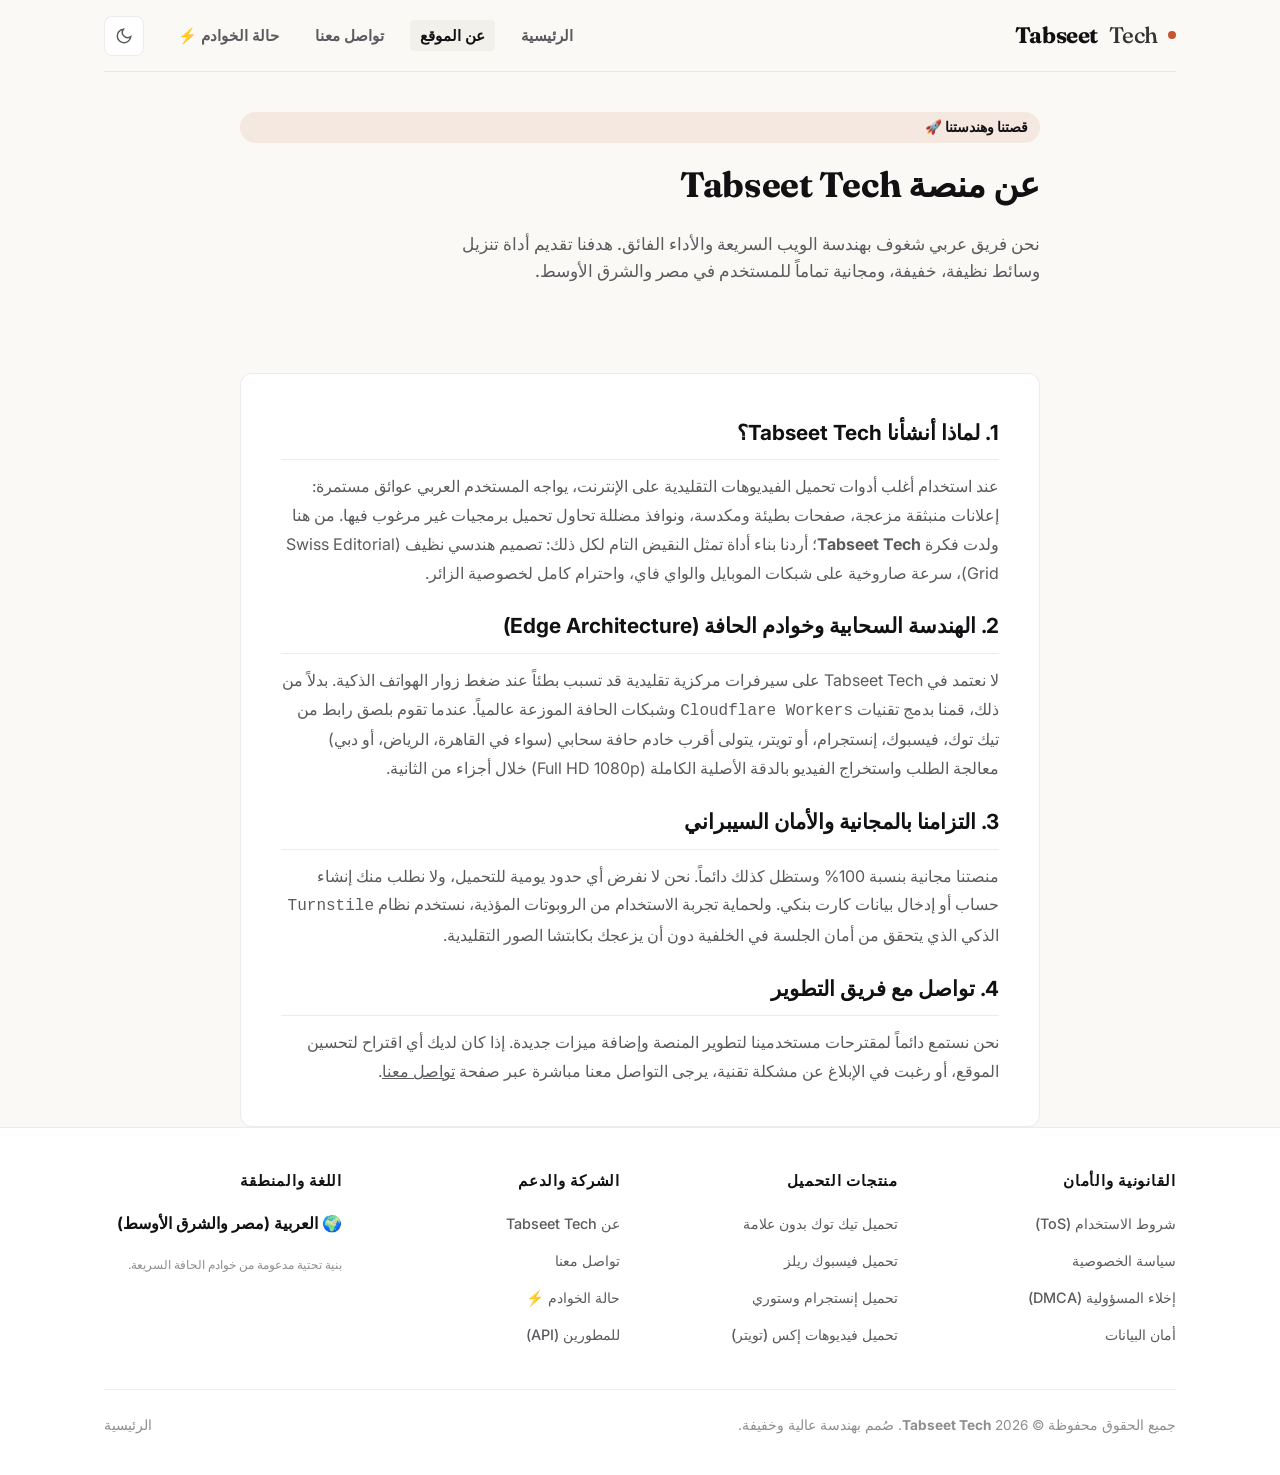
==== about.html @ 6f115807 "🚀 Complete Production Release: Tabseet Tech v1.0 (Swiss Editorial UI, Edge Workers, PWA)" ====
<!DOCTYPE html>
<html lang="ar" dir="rtl" data-theme="light">
<head>
    <meta charset="UTF-8">
    <meta name="viewport" content="width=device-width, initial-scale=1.0, maximum-scale=5.0">
    <meta name="theme-color" content="#FAF9F6" id="theme-color-meta">
    <meta name="robots" content="index, follow">

    <title>عن Tabseet Tech | أداة تحميل الفيديوهات السريعة</title>
    <meta name="description" content="تعرف على قصة وهندسة موقع Tabseet Tech. أداة عربية سحابية خفيفة وسريعة لتحميل الفيديوهات بدون علامات مائية وبدون إعلانات مزعجة.">

    <link rel="canonical" href="https://tabseet-tech.pages.dev/about.html">

    <link rel="preconnect" href="https://fonts.googleapis.com">
    <link rel="preconnect" href="https://fonts.gstatic.com" crossorigin>

    <link rel="icon" href="./favicon.svg" type="image/svg+xml">
    <link rel="icon" href="./favicon.ico" sizes="any">
    <link rel="icon" href="./icon-192.png" type="image/png">
    <link rel="apple-touch-icon" href="./apple-touch-icon.png">
    <link rel="manifest" href="./manifest.json"><link rel="stylesheet" href="style.css">
</head>
<body>
    <div class="site-wrapper">
        <header class="site-header">
            <a href="/" class="brand-wordmark" aria-label="Tabseet Tech الصفحة الرئيسية" dir="ltr">
                <span>Tabseet</span><span style="font-weight: 500; opacity: 0.85; margin-left: 5px;">Tech</span>
                <span class="accent-dot" aria-hidden="true" style="margin-left: 4px;"></span>
            </a>
            <div class="header-actions">
                <nav aria-label="التنقل الرئيسي">
                    <ul class="nav-list">
                        <li><a href="/" class="nav-link">الرئيسية</a></li>
                        <li><a href="about.html" class="nav-link active">عن الموقع</a></li>
                        <li><a href="contact.html" class="nav-link">تواصل معنا</a></li>
                        <li><a href="status.html" class="nav-link">حالة الخوادم ⚡</a></li>
                    </ul>
                </nav>
                <button type="button" id="theme-toggle-btn" class="theme-toggle" aria-label="تبديل مظهر الموقع">
                    <svg id="icon-moon" width="18" height="18" viewBox="0 0 24 24" fill="none" stroke="currentColor" stroke-width="2"><path d="M21 12.79A9 9 0 1 1 11.21 3 7 7 0 0 0 21 12.79z"></path></svg>
                    <svg id="icon-sun" class="visually-hidden" width="18" height="18" viewBox="0 0 24 24" fill="none" stroke="currentColor" stroke-width="2"><circle cx="12" cy="12" r="5"></circle><line x1="12" y1="1" x2="12" y2="3"></line><line x1="12" y1="21" x2="12" y2="23"></line><line x1="4.22" y1="4.22" x2="5.64" y2="5.64"></line><line x1="18.36" y1="18.36" x2="19.78" y2="19.78"></line><line x1="1" y1="12" x2="3" y2="12"></line><line x1="21" y1="12" x2="23" y2="12"></line><line x1="4.22" y1="19.78" x2="5.64" y2="18.36"></line><line x1="18.36" y1="5.64" x2="19.78" y2="4.22"></line></svg>
                </button>
            </div>
        </header>

        <main>
            <section class="tool-section" style="padding-bottom: var(--space-md);">
                <div class="tool-header-grid" style="max-width: 800px; margin: 0 auto; text-align: right;">
                    <span style="display: inline-block; padding: 4px 12px; background: rgba(196, 85, 47, 0.1); color: var(--accent-primary); border-radius: 99px; font-weight: 700; font-size: 0.85rem; margin-bottom: 12px;">قصتنا وهندستنا 🚀</span>
                    <h1 class="editorial-title" style="font-size: 2.2rem; margin-bottom: 16px;">عن منصة Tabseet Tech</h1>
                    <p class="editorial-subtitle" style="font-size: 1.05rem;">نحن فريق عربي شغوف بهندسة الويب السريعة والأداء الفائق. هدفنا تقديم أداة تنزيل وسائط نظيفة، خفيفة، ومجانية تماماً للمستخدم في مصر والشرق الأوسط.</p>
                </div>
            </section>

            <section class="editorial-grid-section" style="max-width: 800px; margin: 0 auto; padding-top: 0;">
                <div class="legal-content-box" style="background: var(--bg-surface); padding: var(--space-lg); border-radius: 12px; border: 1px solid var(--border-color); color: var(--text-secondary); line-height: 1.8; font-size: 1rem;">
                    
                    <h2 style="color: var(--text-primary); font-size: 1.3rem; margin-bottom: 12px; border-bottom: 1px solid var(--border-color); padding-bottom: 8px;">1. لماذا أنشأنا Tabseet Tech؟</h2>
                    <p style="margin-bottom: 20px;">
                        عند استخدام أغلب أدوات تحميل الفيديوهات التقليدية على الإنترنت، يواجه المستخدم العربي عوائق مستمرة: إعلانات منبثقة مزعجة، صفحات بطيئة ومكدسة، ونوافذ مضللة تحاول تحميل برمجيات غير مرغوب فيها. من هنا ولدت فكرة <strong>Tabseet Tech</strong>؛ أردنا بناء أداة تمثل النقيض التام لكل ذلك: تصميم هندسي نظيف (Swiss Editorial Grid)، سرعة صاروخية على شبكات الموبايل والواي فاي، واحترام كامل لخصوصية الزائر.
                    </p>

                    <h2 style="color: var(--text-primary); font-size: 1.3rem; margin-bottom: 12px; border-bottom: 1px solid var(--border-color); padding-bottom: 8px;">2. الهندسة السحابية وخوادم الحافة (Edge Architecture)</h2>
                    <p style="margin-bottom: 20px;">
                        لا نعتمد في Tabseet Tech على سيرفرات مركزية تقليدية قد تسبب بطئاً عند ضغط زوار الهواتف الذكية. بدلاً من ذلك، قمنا بدمج تقنيات <code>Cloudflare Workers</code> وشبكات الحافة الموزعة عالمياً. عندما تقوم بلصق رابط من تيك توك، فيسبوك، إنستجرام، أو تويتر، يتولى أقرب خادم حافة سحابي (سواء في القاهرة، الرياض، أو دبي) معالجة الطلب واستخراج الفيديو بالدقة الأصلية الكاملة (Full HD 1080p) خلال أجزاء من الثانية.
                    </p>

                    <h2 style="color: var(--text-primary); font-size: 1.3rem; margin-bottom: 12px; border-bottom: 1px solid var(--border-color); padding-bottom: 8px;">3. التزامنا بالمجانية والأمان السيبراني</h2>
                    <p style="margin-bottom: 20px;">
                        منصتنا مجانية بنسبة 100% وستظل كذلك دائماً. نحن لا نفرض أي حدود يومية للتحميل، ولا نطلب منك إنشاء حساب أو إدخال بيانات كارت بنكي. ولحماية تجربة الاستخدام من الروبوتات المؤذية، نستخدم نظام <code>Turnstile</code> الذكي الذي يتحقق من أمان الجلسة في الخلفية دون أن يزعجك بكابتشا الصور التقليدية.
                    </p>

                    <h2 style="color: var(--text-primary); font-size: 1.3rem; margin-bottom: 12px; border-bottom: 1px solid var(--border-color); padding-bottom: 8px;">4. تواصل مع فريق التطوير</h2>
                    <p style="margin-bottom: 0;">
                        نحن نستمع دائماً لمقترحات مستخدمينا لتطوير المنصة وإضافة ميزات جديدة. إذا كان لديك أي اقتراح لتحسين الموقع، أو رغبت في الإبلاغ عن مشكلة تقنية، يرجى التواصل معنا مباشرة عبر صفحة <a href="contact.html" style="color: var(--accent-primary); text-decoration: underline;">تواصل معنا</a>.
                    </p>
                </div>
            </section>
        </main>
    </div>

    <footer class="site-footer">
        <div class="site-wrapper">
            <div class="footer-grid">
                <div class="footer-col">
                    <h3>القانونية والأمان</h3>
                    <ul class="footer-links">
                        <li><a href="tos.html">شروط الاستخدام (ToS)</a></li>
                        <li><a href="privacy.html">سياسة الخصوصية</a></li>
                        <li><a href="dmca.html">إخلاء المسؤولية (DMCA)</a></li>
                        <li><a href="security.html">أمان البيانات</a></li>
                    </ul>
                </div>
                <div class="footer-col">
                    <h3>منتجات التحميل</h3>
                    <ul class="footer-links">
                        <li><a href="/tiktok-downloader">تحميل تيك توك بدون علامة</a></li>
                        <li><a href="/facebook-downloader">تحميل فيسبوك ريلز</a></li>
                        <li><a href="/instagram-downloader">تحميل إنستجرام وستوري</a></li>
                        <li><a href="/twitter-downloader">تحميل فيديوهات إكس (تويتر)</a></li>
                    </ul>
                </div>
                <div class="footer-col">
                    <h3>الشركة والدعم</h3>
                    <ul class="footer-links">
                        <li><a href="about.html" class="active">عن Tabseet Tech</a></li>
                        <li><a href="contact.html">تواصل معنا</a></li>
                        <li><a href="status.html">حالة الخوادم ⚡</a></li>
                        <li><a href="api-docs.html">للمطورين (API)</a></li>
                    </ul>
                </div>
                <div class="footer-col">
                    <h3>اللغة والمنطقة</h3>
                    <ul class="footer-links">
                        <li><span style="color: var(--text-primary); font-weight: 700;">🌍 العربية (مصر والشرق الأوسط)</span></li>
                        <li style="margin-top: 8px; font-size: 0.75rem; color: var(--text-muted);">بنية تحتية مدعومة من خوادم الحافة السريعة.</li>
                    </ul>
                </div>
            </div>
            <div class="footer-bottom">
                <div>جميع الحقوق محفوظة &copy; 2026 <strong>Tabseet Tech</strong>. صُمم بهندسة عالية وخفيفة.</div>
                <div style="display: flex; gap: 16px;"><a href="/">الرئيسية</a></div>
            </div>
        </div>
    </footer>

    <script src="app.js" defer></script>
</body>
</html>
---- style.css ----
/* ==========================================================================
   Tabseet Tech — Ultra-Modern Swiss Editorial & Asymmetric Bento UI
   Palette: Warm Paper-White (#FAF9F6), Warm Dark (#111013), Burnt Clay (#C4552F)
   Zero Glassmorphism | Zero Neon | Pure Performance & Architectural Layout
   ========================================================================== */

@import url('https://fonts.googleapis.com/css2?family=Fraunces:opsz,wght@9..144,600;9..144,700&family=IBM+Plex+Arabic:wght@400;500;600;700&family=Inter:wght@400;500;600&display=swap');

:root {
    /* Light Mode (Warm Paper-White) */
    --bg-main: #FAF9F6;
    --bg-surface: #FFFFFF;
    --bg-subtle: #F2F0EB;
    --bg-hover: #EBE8E1;
    
    --border-color: rgba(17, 16, 19, 0.08);
    --border-strong: rgba(17, 16, 19, 0.16);
    --border-focus: #C4552F;
    
    --text-primary: #111013;
    --text-secondary: #5C5A5E;
    --text-muted: #8F8D91;
    
    /* Primary Accent: Burnt Clay / Industrial Rust */
    --accent: #C4552F;
    --accent-hover: #A84422;
    --accent-active: #8F381B;
    --accent-subtle: rgba(196, 85, 47, 0.08);
    --accent-light: rgba(196, 85, 47, 0.15);
    
    --error: #D9381E;
    --success: #2A8A4B;
    
    /* Typography Stack */
    --font-display: 'IBM Plex Arabic', 'Fraunces', serif;
    --font-sans: 'IBM Plex Arabic', 'Inter', -apple-system, BlinkMacSystemFont, sans-serif;
    
    /* Functional Shadows (Subtle elevation only, no heavy drop-shadows) */
    --elevation-1: 0 1px 3px rgba(17, 16, 19, 0.03), 0 1px 2px rgba(17, 16, 19, 0.06);
    --elevation-2: 0 4px 12px rgba(17, 16, 19, 0.05), 0 1px 2px rgba(17, 16, 19, 0.04);
    
    /* Radii & Grid Spacing */
    --radius-xs: 4px;
    --radius-sm: 8px;
    --radius-md: 12px;
    --radius-lg: 16px;
    
    --space-2xs: 0.25rem;
    --space-xs: 0.5rem;
    --space-sm: 1rem;
    --space-md: 1.5rem;
    --space-lg: 2.5rem;
    --space-xl: 4rem;
    
    /* Transitions */
    --transition-fast: 0.15s ease;
    --transition-smooth: 0.25s cubic-bezier(0.16, 1, 0.3, 1);
}

[data-theme="dark"] {
    /* Dark Mode (Near-black with warm undertone) */
    --bg-main: #111013;
    --bg-surface: #19181C;
    --bg-subtle: #232127;
    --bg-hover: #2E2B33;
    
    --border-color: rgba(250, 249, 246, 0.08);
    --border-strong: rgba(250, 249, 246, 0.16);
    
    --text-primary: #FAF9F6;
    --text-secondary: #A8A6AA;
    --text-muted: #6E6C70;
    
    --elevation-1: 0 1px 3px rgba(0, 0, 0, 0.2);
    --elevation-2: 0 6px 16px rgba(0, 0, 0, 0.3);
}

/* ==========================================================================
   Base & Reset
   ========================================================================== */
*, *::before, *::after {
    box-sizing: border-box;
    margin: 0;
    padding: 0;
}

body {
    font-family: var(--font-sans);
    background-color: var(--bg-main);
    color: var(--text-primary);
    line-height: 1.7;
    min-height: 100vh;
    display: flex;
    flex-direction: column;
    -webkit-font-smoothing: antialiased;
    -moz-osx-font-smoothing: grayscale;
    transition: background-color var(--transition-smooth), color var(--transition-smooth);
}

a {
    color: inherit;
    text-decoration: none;
}

button, input {
    font-family: inherit;
    border: none;
    outline: none;
    background: none;
}

button {
    cursor: pointer;
}

.visually-hidden {
    position: absolute; width: 1px; height: 1px; padding: 0; margin: -1px;
    overflow: hidden; clip: rect(0, 0, 0, 0); border: 0;
}

/* ==========================================================================
   Layout Wrapper (Mobile-First Responsive Container)
   ========================================================================== */
.site-wrapper {
    width: 100%;
    max-width: 1120px;
    margin: 0 auto;
    padding: 0 var(--space-md);
    flex: 1;
    display: flex;
    flex-direction: column;
}

@media (max-width: 480px) {
    .site-wrapper {
        padding: 0 var(--space-sm);
    }
}

/* ==========================================================================
   1. Header (Minimal Wordmark & Clean Nav)
   ========================================================================== */
.site-header {
    display: flex;
    align-items: center;
    justify-content: space-between;
    height: 72px;
    border-bottom: 1px solid var(--border-color);
    margin-bottom: var(--space-lg);
}

/* Force LTR direction so "Tabseet Tech" never gets reversed in RTL pages */
.brand-wordmark {
    font-family: 'Fraunces', var(--font-sans);
    font-size: 1.4rem;
    font-weight: 700;
    letter-spacing: -0.02em;
    color: var(--text-primary);
    display: inline-flex;
    align-items: center;
    gap: 6px;
    direction: ltr !important;
    unicode-bidi: isolate !important;
}

.brand-wordmark .accent-dot {
    width: 8px;
    height: 8px;
    background-color: var(--accent);
    border-radius: 50%;
    display: inline-block;
}

.header-actions {
    display: flex;
    align-items: center;
    gap: var(--space-md);
}

.nav-list {
    display: flex;
    list-style: none;
    gap: var(--space-sm);
}

.nav-link {
    font-size: 0.95rem;
    font-weight: 600;
    color: var(--text-secondary);
    padding: 6px 10px;
    border-radius: var(--radius-xs);
    transition: color var(--transition-fast), background-color var(--transition-fast);
}

.nav-link:hover, .nav-link.active {
    color: var(--text-primary);
    background-color: var(--bg-subtle);
}

.theme-toggle {
    width: 40px;
    height: 40px;
    display: flex;
    align-items: center;
    justify-content: center;
    border-radius: var(--radius-sm);
    color: var(--text-secondary);
    border: 1px solid var(--border-color);
    background-color: var(--bg-surface);
    transition: all var(--transition-fast);
}

.theme-toggle:hover {
    color: var(--text-primary);
    border-color: var(--border-strong);
    background-color: var(--bg-subtle);
}

@media (max-width: 640px) {
    .nav-list { display: none; } /* Hide text nav on mobile to keep focus clean & lightning fast */
}

/* ==========================================================================
   2. Tool Section (Tool-First Asymmetric Hero)
   ========================================================================== */
.tool-section {
    margin-bottom: var(--space-xl);
}

.tool-header-grid {
    display: grid;
    grid-template-columns: 1fr;
    gap: var(--space-xs);
    margin-bottom: var(--space-md);
    max-width: 760px;
}

.editorial-title {
    font-family: var(--font-display);
    font-size: clamp(1.9rem, 5vw, 3.2rem);
    font-weight: 700;
    line-height: 1.25;
    letter-spacing: -0.01em;
    color: var(--text-primary);
}

.editorial-subtitle {
    font-size: clamp(1rem, 2.2vw, 1.15rem);
    color: var(--text-secondary);
    font-weight: 500;
    line-height: 1.6;
    max-width: 620px;
}

/* Tool Interface Bar */
.tool-interface-card {
    background: var(--bg-surface);
    border: 1px solid var(--border-color);
    border-radius: var(--radius-lg);
    padding: var(--space-sm);
    box-shadow: var(--elevation-2);
    transition: border-color var(--transition-smooth), box-shadow var(--transition-smooth);
}

.tool-interface-card:focus-within {
    border-color: var(--border-focus);
    box-shadow: 0 0 0 3px var(--accent-subtle), var(--elevation-2);
}

.url-input-group {
    display: flex;
    gap: var(--space-xs);
    align-items: center;
}

@media (max-width: 520px) {
    .url-input-group {
        flex-direction: column;
        align-items: stretch;
    }
}

.url-input-wrapper {
    flex: 1;
    position: relative;
    display: flex;
    align-items: center;
}

.input-icon {
    position: absolute;
    right: 16px;
    color: var(--text-muted);
    pointer-events: none;
}

.url-input {
    width: 100%;
    height: 56px;
    padding-right: 48px;
    padding-left: 16px;
    font-size: 1.05rem;
    color: var(--text-primary);
    background: transparent;
}

.url-input::placeholder {
    color: var(--text-muted);
    font-size: 0.95rem;
}

.btn-fetch {
    height: 56px;
    padding: 0 var(--space-lg);
    background-color: var(--accent);
    color: #FFFFFF;
    font-weight: 700;
    font-size: 1.05rem;
    border-radius: var(--radius-md);
    display: inline-flex;
    align-items: center;
    justify-content: center;
    gap: 8px;
    transition: background-color var(--transition-fast), transform var(--transition-fast);
    white-space: nowrap;
    box-shadow: 0 4px 12px var(--accent-light);
}

.btn-fetch:hover {
    background-color: var(--accent-hover);
    box-shadow: 0 6px 16px var(--accent-light);
}

.btn-fetch:active {
    background-color: var(--accent-active);
    transform: scale(0.98);
}

.btn-fetch:disabled {
    opacity: 0.6;
    cursor: not-allowed;
}

/* Subtle Monochrome Platform Marks */
.platform-marks {
    display: flex;
    align-items: center;
    gap: var(--space-md);
    margin-top: var(--space-sm);
    padding: 0 var(--space-xs);
    flex-wrap: wrap;
}

.platform-marks-label {
    font-size: 0.8rem;
    color: var(--text-muted);
    font-weight: 700;
}

.mark-list {
    display: flex;
    align-items: center;
    gap: var(--space-sm);
    flex-wrap: wrap;
}

.mark-item {
    display: flex;
    align-items: center;
    gap: 6px;
    color: var(--text-secondary);
    font-size: 0.9rem;
    font-weight: 600;
    opacity: 0.8;
    transition: opacity var(--transition-fast), color var(--transition-fast);
}

.mark-item:hover {
    opacity: 1;
    color: var(--text-primary);
}

/* ==========================================================================
   3. Dynamic Interaction States & Asymmetric Bento Results
   ========================================================================== */
.interaction-area {
    min-height: 20px;
    margin-top: var(--space-md);
}

.state-panel {
    display: none;
    animation: fadeIn 0.3s var(--transition-smooth);
}
.state-panel.active {
    display: block;
}

@keyframes fadeIn {
    from { opacity: 0; transform: translateY(8px); }
    to { opacity: 1; transform: translateY(0); }
}

/* Loading Skeleton / Spinner State */
.loading-card {
    background: var(--bg-surface);
    border: 1px solid var(--border-color);
    border-radius: var(--radius-lg);
    padding: var(--space-md);
    display: flex;
    align-items: center;
    gap: var(--space-sm);
    box-shadow: var(--elevation-1);
}

.spinner-svg {
    animation: rotate 1s linear infinite;
    color: var(--accent);
}

@keyframes rotate {
    to { transform: rotate(360deg); }
}

.loading-text {
    font-size: 1rem;
    font-weight: 600;
    color: var(--text-secondary);
}

/* Error State */
.error-card {
    background: var(--bg-surface);
    border-right: 4px solid var(--error);
    border-top: 1px solid var(--border-color);
    border-bottom: 1px solid var(--border-color);
    border-left: 1px solid var(--border-color);
    border-radius: var(--radius-md);
    padding: var(--space-sm) var(--space-md);
    display: flex;
    align-items: center;
    justify-content: space-between;
    gap: var(--space-sm);
    flex-wrap: wrap;
}

.error-content {
    display: flex;
    align-items: center;
    gap: var(--space-sm);
    color: var(--error);
    font-weight: 600;
    font-size: 0.95rem;
}

.btn-retry {
    font-size: 0.9rem;
    font-weight: 700;
    color: var(--text-primary);
    padding: 8px 16px;
    background: var(--bg-subtle);
    border-radius: var(--radius-xs);
    transition: background var(--transition-fast);
}
.btn-retry:hover { background: var(--bg-hover); }

/* Asymmetric Bento Results Grid */
.bento-results-grid {
    display: grid;
    grid-template-columns: repeat(12, 1fr);
    gap: var(--space-sm);
}

@media (max-width: 820px) {
    .bento-results-grid {
        grid-template-columns: 1fr;
    }
}

/* Bento Block 1: Video Metadata (Span 7) */
.bento-block-meta {
    grid-column: span 7;
    background: var(--bg-surface);
    border: 1px solid var(--border-color);
    border-radius: var(--radius-lg);
    padding: var(--space-sm);
    display: flex;
    gap: var(--space-sm);
    box-shadow: var(--elevation-1);
}

@media (max-width: 820px) {
    .bento-block-meta { grid-column: span 1; }
}

@media (max-width: 480px) {
    .bento-block-meta { flex-direction: column; }
}

.thumb-wrapper {
    width: 140px;
    height: 100px;
    border-radius: var(--radius-md);
    overflow: hidden;
    background: var(--bg-subtle);
    flex-shrink: 0;
    position: relative;
    display: flex;
    align-items: center;
    justify-content: center;
}

@media (max-width: 480px) {
    .thumb-wrapper { width: 100%; height: 180px; }
}

.thumb-placeholder {
    color: var(--text-muted);
    display: flex;
    flex-direction: column;
    align-items: center;
    gap: 4px;
    font-size: 0.8rem;
    font-weight: 600;
}

.duration-badge {
    position: absolute;
    bottom: 6px;
    left: 6px;
    background: rgba(17, 16, 19, 0.85);
    color: #FAF9F6;
    font-size: 0.75rem;
    font-weight: 700;
    padding: 2px 8px;
    border-radius: var(--radius-xs);
    direction: ltr;
}

.meta-info {
    display: flex;
    flex-direction: column;
    justify-content: space-between;
    flex: 1;
}

.video-title {
    font-size: 1.05rem;
    font-weight: 700;
    color: var(--text-primary);
    line-height: 1.45;
    display: -webkit-box;
    -webkit-line-clamp: 2;
    -webkit-box-orient: vertical;
    overflow: hidden;
}

.video-source-tag {
    display: inline-flex;
    align-items: center;
    gap: 6px;
    font-size: 0.85rem;
    font-weight: 600;
    color: var(--text-secondary);
    background: var(--bg-subtle);
    padding: 4px 12px;
    border-radius: 99px;
    align-self: flex-start;
}

/* Bento Block 2: Quality Segmented Control (Span 5) */
.bento-block-format {
    grid-column: span 5;
    background: var(--bg-surface);
    border: 1px solid var(--border-color);
    border-radius: var(--radius-lg);
    padding: var(--space-sm);
    display: flex;
    flex-direction: column;
    justify-content: space-between;
    box-shadow: var(--elevation-1);
}

@media (max-width: 820px) {
    .bento-block-format { grid-column: span 1; }
}

.format-label {
    font-size: 0.9rem;
    font-weight: 700;
    color: var(--text-secondary);
    margin-bottom: var(--space-xs);
}

.segmented-control {
    display: grid;
    grid-template-columns: repeat(3, 1fr);
    background: var(--bg-subtle);
    padding: 4px;
    border-radius: var(--radius-md);
    gap: 4px;
}

.segment-btn {
    padding: 10px 4px;
    font-size: 0.85rem;
    font-weight: 700;
    color: var(--text-secondary);
    border-radius: var(--radius-sm);
    text-align: center;
    transition: all var(--transition-fast);
}

.segment-btn:hover {
    color: var(--text-primary);
}

.segment-btn.active {
    background: var(--bg-surface);
    color: var(--text-primary);
    box-shadow: var(--elevation-1);
}

/* Bento Block 3: Action & QR Handoff (Span 12) */
.bento-block-action {
    grid-column: span 12;
    background: var(--bg-surface);
    border: 1px solid var(--border-color);
    border-radius: var(--radius-lg);
    padding: var(--space-sm) var(--space-md);
    display: flex;
    align-items: center;
    justify-content: space-between;
    gap: var(--space-md);
    box-shadow: var(--elevation-1);
}

@media (max-width: 640px) {
    .bento-block-action { flex-direction: column; align-items: stretch; }
}

.action-main {
    flex: 1;
}

.btn-download-primary {
    width: 100%;
    height: 56px;
    background: var(--accent);
    color: #FFFFFF;
    font-size: 1.1rem;
    font-weight: 700;
    border-radius: var(--radius-md);
    display: flex;
    align-items: center;
    justify-content: center;
    gap: 10px;
    transition: all var(--transition-fast);
    box-shadow: 0 4px 14px var(--accent-light);
}

.btn-download-primary:hover {
    background: var(--accent-hover);
    transform: translateY(-2px);
    box-shadow: 0 6px 20px var(--accent-light);
}

.btn-download-primary:active {
    transform: translateY(0);
}

.qr-handoff-box {
    display: flex;
    align-items: center;
    gap: var(--space-sm);
    padding-right: var(--space-md);
    border-right: 1px solid var(--border-color);
}

@media (max-width: 640px) {
    .qr-handoff-box {
        border-right: none;
        border-top: 1px solid var(--border-color);
        padding-right: 0;
        padding-top: var(--space-sm);
        justify-content: center;
    }
}

.qr-code-svg {
    width: 48px;
    height: 48px;
    background: var(--bg-subtle);
    padding: 4px;
    border-radius: var(--radius-xs);
    color: var(--text-primary);
}

.qr-text {
    font-size: 0.85rem;
    color: var(--text-secondary);
    line-height: 1.4;
    max-width: 140px;
}

.qr-text strong {
    color: var(--text-primary);
    display: block;
    font-weight: 700;
}

/* ==========================================================================
   4. SEO & Features Section (Functional Asymmetric Editorial Grid)
   ========================================================================== */
.editorial-grid-section {
    margin-bottom: var(--space-xl);
}

.section-heading-minimal {
    font-family: var(--font-display);
    font-size: 1.75rem;
    font-weight: 700;
    color: var(--text-primary);
    margin-bottom: var(--space-md);
    padding-bottom: var(--space-xs);
    border-bottom: 2px solid var(--text-primary);
    display: inline-block;
}

.editorial-grid {
    display: grid;
    grid-template-columns: repeat(12, 1fr);
    gap: var(--space-md);
}

@media (max-width: 820px) {
    .editorial-grid { grid-template-columns: 1fr; }
}

/* How It Works (Span 7) */
.seo-block-steps {
    grid-column: span 7;
    background: var(--bg-surface);
    border: 1px solid var(--border-color);
    border-radius: var(--radius-lg);
    padding: var(--space-md);
}

@media (max-width: 820px) {
    .seo-block-steps { grid-column: span 1; }
}

.step-list {
    display: flex;
    flex-direction: column;
    gap: var(--space-md);
    margin-top: var(--space-sm);
}

.step-item {
    display: flex;
    gap: var(--space-sm);
    align-items: flex-start;
}

.step-number {
    font-family: var(--font-display);
    font-size: 1.6rem;
    font-weight: 700;
    color: var(--accent);
    line-height: 1;
    min-width: 32px;
    direction: ltr;
}

.step-content h3 {
    font-size: 1.1rem;
    font-weight: 700;
    color: var(--text-primary);
    margin-bottom: 6px;
}

.step-content p {
    font-size: 0.95rem;
    color: var(--text-secondary);
    line-height: 1.6;
}

/* Supported Platforms List (Span 5) */
.seo-block-platforms {
    grid-column: span 5;
    background: var(--bg-surface);
    border: 1px solid var(--border-color);
    border-radius: var(--radius-lg);
    padding: var(--space-md);
    display: flex;
    flex-direction: column;
}

@media (max-width: 820px) {
    .seo-block-platforms { grid-column: span 1; }
}

.platform-detail-list {
    list-style: none;
    display: flex;
    flex-direction: column;
    gap: var(--space-sm);
    margin-top: var(--space-sm);
}

.platform-detail-item {
    display: flex;
    align-items: center;
    justify-content: space-between;
    padding-bottom: var(--space-xs);
    border-bottom: 1px solid var(--border-color);
    gap: 8px;
}

.platform-detail-item:last-child {
    border-bottom: none;
}

.platform-name {
    display: flex;
    align-items: center;
    gap: 8px;
    font-weight: 700;
    font-size: 0.95rem;
    color: var(--text-primary);
}

.platform-tag {
    font-size: 0.8rem;
    font-weight: 600;
    background: var(--bg-subtle);
    color: var(--text-secondary);
    padding: 4px 10px;
    border-radius: var(--radius-xs);
    white-space: nowrap;
}

/* FAQ Accordion (Span 12) */
.seo-block-faq {
    grid-column: span 12;
    background: var(--bg-surface);
    border: 1px solid var(--border-color);
    border-radius: var(--radius-lg);
    padding: var(--space-md);
}

.faq-accordion {
    display: flex;
    flex-direction: column;
    margin-top: var(--space-sm);
}

.faq-item {
    border-bottom: 1px solid var(--border-color);
}

.faq-item:last-child {
    border-bottom: none;
}

.faq-question {
    width: 100%;
    display: flex;
    align-items: center;
    justify-content: space-between;
    padding: var(--space-sm) 0;
    font-size: 1.05rem;
    font-weight: 700;
    color: var(--text-primary);
    text-align: right;
    cursor: pointer;
}

.faq-question:hover {
    color: var(--accent);
}

.faq-icon {
    transition: transform var(--transition-smooth);
    color: var(--text-muted);
}

.faq-item.open .faq-icon {
    transform: rotate(180deg);
    color: var(--accent);
}

.faq-answer {
    max-height: 0;
    overflow: hidden;
    transition: max-height var(--transition-smooth), padding var(--transition-smooth);
    color: var(--text-secondary);
    font-size: 0.95rem;
    line-height: 1.7;
}

.faq-item.open .faq-answer {
    max-height: 250px;
    padding-bottom: var(--space-sm);
}

/* ==========================================================================
   5. Footer (4-Column Editorial Layout)
   ========================================================================== */
.site-footer {
    border-top: 1px solid var(--border-color);
    padding: var(--space-lg) 0;
    margin-top: auto;
    background: var(--bg-surface);
}

.footer-grid {
    display: grid;
    grid-template-columns: repeat(4, 1fr);
    gap: var(--space-lg);
    margin-bottom: var(--space-lg);
}

@media (max-width: 768px) {
    .footer-grid {
        grid-template-columns: repeat(2, 1fr);
        gap: var(--space-md);
    }
}

@media (max-width: 480px) {
    .footer-grid {
        grid-template-columns: 1fr;
    }
}

.footer-col h3, .footer-col h4 {
    font-size: 0.95rem;
    font-weight: 700;
    color: var(--text-primary);
    margin-bottom: var(--space-sm);
    text-transform: uppercase;
    letter-spacing: 0.05em;
}

.footer-links {
    list-style: none;
    display: flex;
    flex-direction: column;
    gap: 10px;
}

.footer-links a {
    font-size: 0.9rem;
    color: var(--text-secondary);
    transition: color var(--transition-fast);
    font-weight: 500;
}

.footer-links a:hover {
    color: var(--accent);
}

.footer-bottom {
    display: flex;
    align-items: center;
    justify-content: space-between;
    padding-top: var(--space-md);
    border-top: 1px solid var(--border-color);
    font-size: 0.85rem;
    color: var(--text-muted);
}

@media (max-width: 520px) {
    .footer-bottom { flex-direction: column; gap: 10px; text-align: center; }
}

/* ==========================================================================
   Performance / Accessibility
   ========================================================================== */
@media (prefers-reduced-motion: reduce) {
    *, *::before, *::after {
        animation-duration: 0.01ms !important;
        animation-iteration-count: 1 !important;
        transition-duration: 0.01ms !important;
        scroll-behavior: auto !important;
    }
}

/* ==========================================================================
   PWA Smart Install Floating Banner (2026 Mobile-First Editorial)
   ========================================================================== */
.pwa-toast-panel {
    position: fixed;
    bottom: 24px;
    right: 24px;
    z-index: 9999;
    background: #0A0A0A;
    border: 1px solid rgba(16, 185, 129, 0.4);
    box-shadow: 0 16px 40px rgba(0, 0, 0, 0.45), 0 0 0 1px rgba(255, 255, 255, 0.05);
    border-radius: 16px;
    padding: 16px 20px;
    display: flex;
    align-items: center;
    justify-content: space-between;
    gap: 20px;
    max-width: 440px;
    width: calc(100% - 48px);
    transform: translateY(120%);
    opacity: 0;
    transition: transform 0.45s cubic-bezier(0.16, 1, 0.3, 1), opacity 0.35s ease;
    pointer-events: none;
}

.pwa-toast-panel.show {
    transform: translateY(0);
    opacity: 1;
    pointer-events: auto;
}

.pwa-toast-content {
    display: flex;
    align-items: center;
    gap: 14px;
}

.pwa-toast-icon {
    font-size: 1.8rem;
    flex-shrink: 0;
    background: rgba(16, 185, 129, 0.12);
    width: 46px;
    height: 46px;
    border-radius: 12px;
    display: flex;
    align-items: center;
    justify-content: center;
}

.pwa-toast-text {
    display: flex;
    flex-direction: column;
    gap: 3px;
}

.pwa-toast-text strong {
    font-size: 0.95rem;
    font-weight: 700;
    color: #F8FAFC;
}

.pwa-toast-text span {
    font-size: 0.8rem;
    color: #94A3B8;
    line-height: 1.35;
}

.pwa-toast-actions {
    display: flex;
    align-items: center;
    gap: 8px;
    flex-shrink: 0;
}

.btn-pwa-install {
    background: #10B981;
    color: #000000;
    font-weight: 700;
    font-size: 0.85rem;
    padding: 8px 16px;
    border-radius: 8px;
    border: none;
    cursor: pointer;
    transition: background 0.2s ease, transform 0.1s ease;
}

.btn-pwa-install:hover {
    background: #059669;
    color: #FFFFFF;
}

.btn-pwa-install:active {
    transform: scale(0.97);
}

.btn-pwa-dismiss {
    background: transparent;
    color: #64748B;
    border: none;
    font-size: 1.4rem;
    line-height: 1;
    padding: 4px 8px;
    cursor: pointer;
    border-radius: 6px;
    transition: color 0.2s ease, background 0.2s ease;
}

.btn-pwa-dismiss:hover {
    color: #F8FAFC;
    background: rgba(255, 255, 255, 0.08);
}

@media (max-width: 520px) {
    .pwa-toast-panel {
        bottom: 16px;
        right: 16px;
        left: 16px;
        width: calc(100% - 32px);
        flex-direction: column;
        align-items: stretch;
        gap: 12px;
        padding: 16px;
    }
    
    .pwa-toast-actions {
        justify-content: flex-end;
        border-top: 1px solid rgba(255, 255, 255, 0.06);
        padding-top: 10px;
    }
}
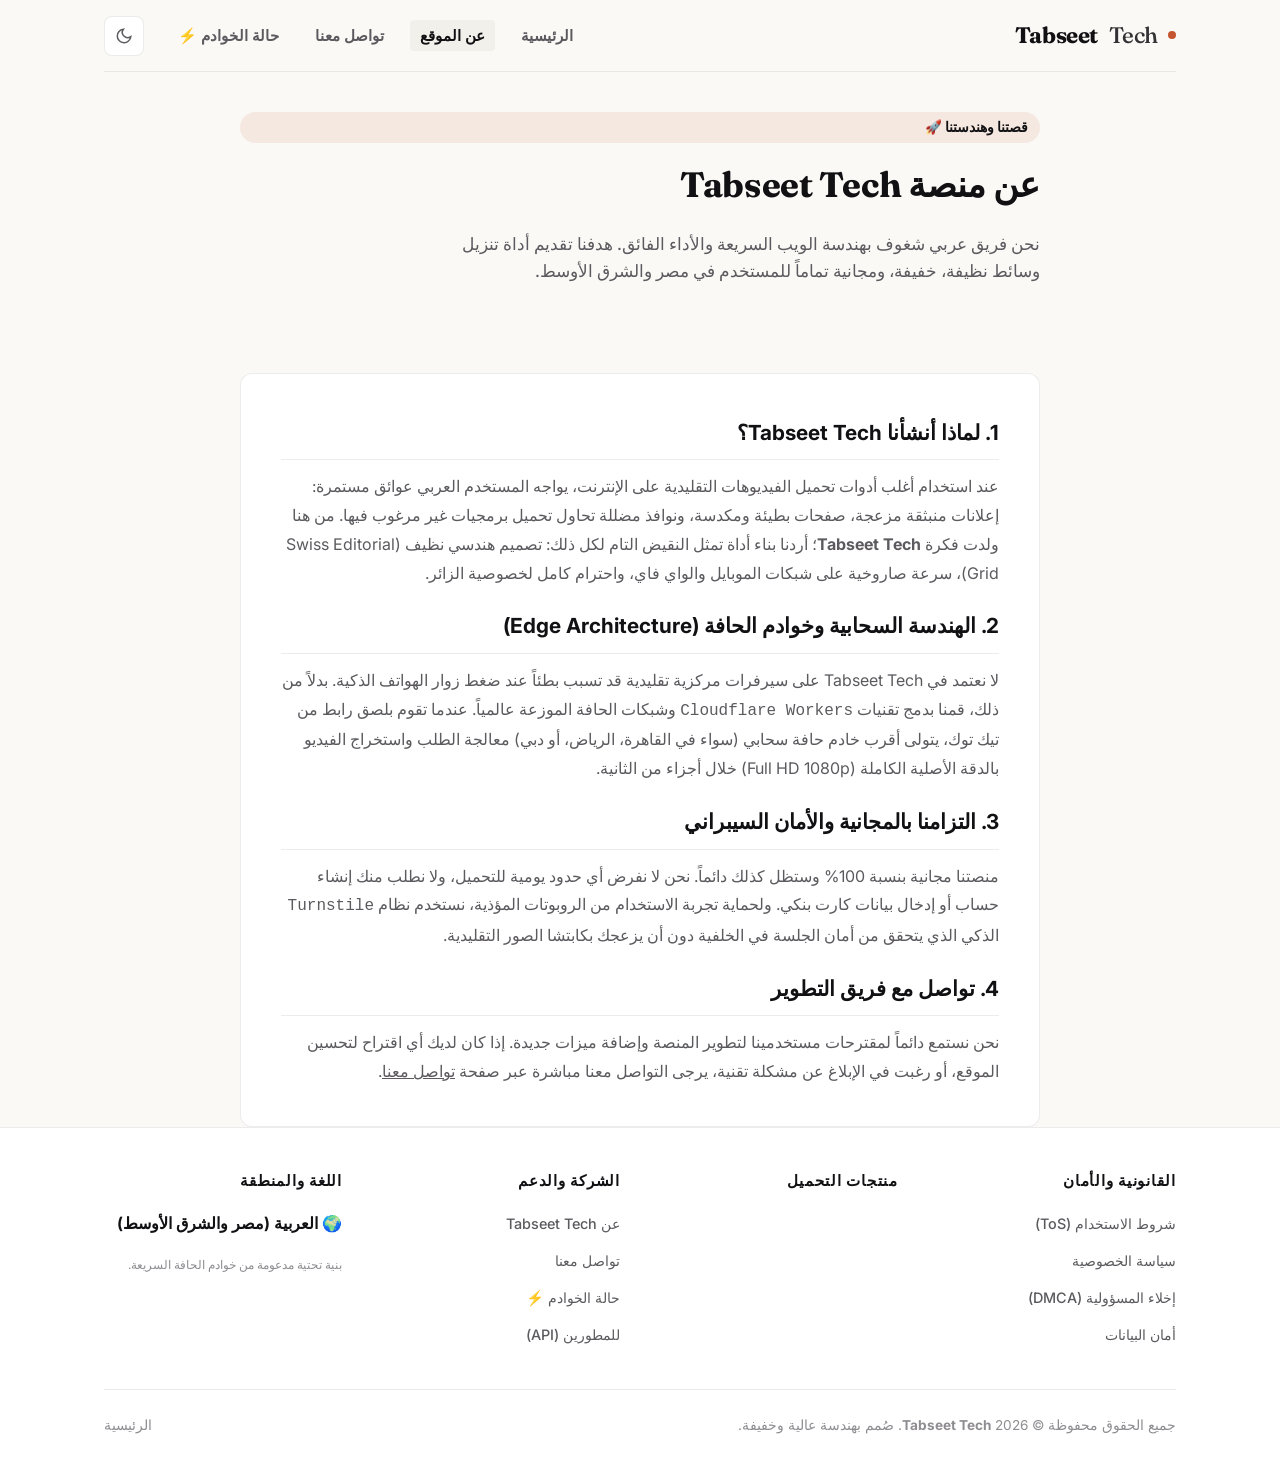
==== commit 2efb105c: "Add files via upload" ====
--- a/about.html
+++ b/about.html
@@ -14,8 +14,7 @@
     <link rel="preconnect" href="https://fonts.googleapis.com">
     <link rel="preconnect" href="https://fonts.gstatic.com" crossorigin>
 
-    <link rel="icon" href="./favicon.svg" type="image/svg+xml">
-    <link rel="icon" href="./favicon.ico" sizes="any">
+        <link rel="icon" href="./favicon.ico" sizes="any">
     <link rel="icon" href="./icon-192.png" type="image/png">
     <link rel="apple-touch-icon" href="./apple-touch-icon.png">
     <link rel="manifest" href="./manifest.json"><link rel="stylesheet" href="style.css">
@@ -62,7 +61,7 @@
 
                     <h2 style="color: var(--text-primary); font-size: 1.3rem; margin-bottom: 12px; border-bottom: 1px solid var(--border-color); padding-bottom: 8px;">2. الهندسة السحابية وخوادم الحافة (Edge Architecture)</h2>
                     <p style="margin-bottom: 20px;">
-                        لا نعتمد في Tabseet Tech على سيرفرات مركزية تقليدية قد تسبب بطئاً عند ضغط زوار الهواتف الذكية. بدلاً من ذلك، قمنا بدمج تقنيات <code>Cloudflare Workers</code> وشبكات الحافة الموزعة عالمياً. عندما تقوم بلصق رابط من تيك توك، فيسبوك، إنستجرام، أو تويتر، يتولى أقرب خادم حافة سحابي (سواء في القاهرة، الرياض، أو دبي) معالجة الطلب واستخراج الفيديو بالدقة الأصلية الكاملة (Full HD 1080p) خلال أجزاء من الثانية.
+                        لا نعتمد في Tabseet Tech على سيرفرات مركزية تقليدية قد تسبب بطئاً عند ضغط زوار الهواتف الذكية. بدلاً من ذلك، قمنا بدمج تقنيات <code>Cloudflare Workers</code> وشبكات الحافة الموزعة عالمياً. عندما تقوم بلصق رابط من تيك توك، يتولى أقرب خادم حافة سحابي (سواء في القاهرة، الرياض، أو دبي) معالجة الطلب واستخراج الفيديو بالدقة الأصلية الكاملة (Full HD 1080p) خلال أجزاء من الثانية.
                     </p>
 
                     <h2 style="color: var(--text-primary); font-size: 1.3rem; margin-bottom: 12px; border-bottom: 1px solid var(--border-color); padding-bottom: 8px;">3. التزامنا بالمجانية والأمان السيبراني</h2>
@@ -94,11 +93,8 @@
                 <div class="footer-col">
                     <h3>منتجات التحميل</h3>
                     <ul class="footer-links">
-                        <li><a href="/tiktok-downloader">تحميل تيك توك بدون علامة</a></li>
-                        <li><a href="/facebook-downloader">تحميل فيسبوك ريلز</a></li>
-                        <li><a href="/instagram-downloader">تحميل إنستجرام وستوري</a></li>
-                        <li><a href="/twitter-downloader">تحميل فيديوهات إكس (تويتر)</a></li>
-                    </ul>
+                        
+                                                                                            </ul>
                 </div>
                 <div class="footer-col">
                     <h3>الشركة والدعم</h3>
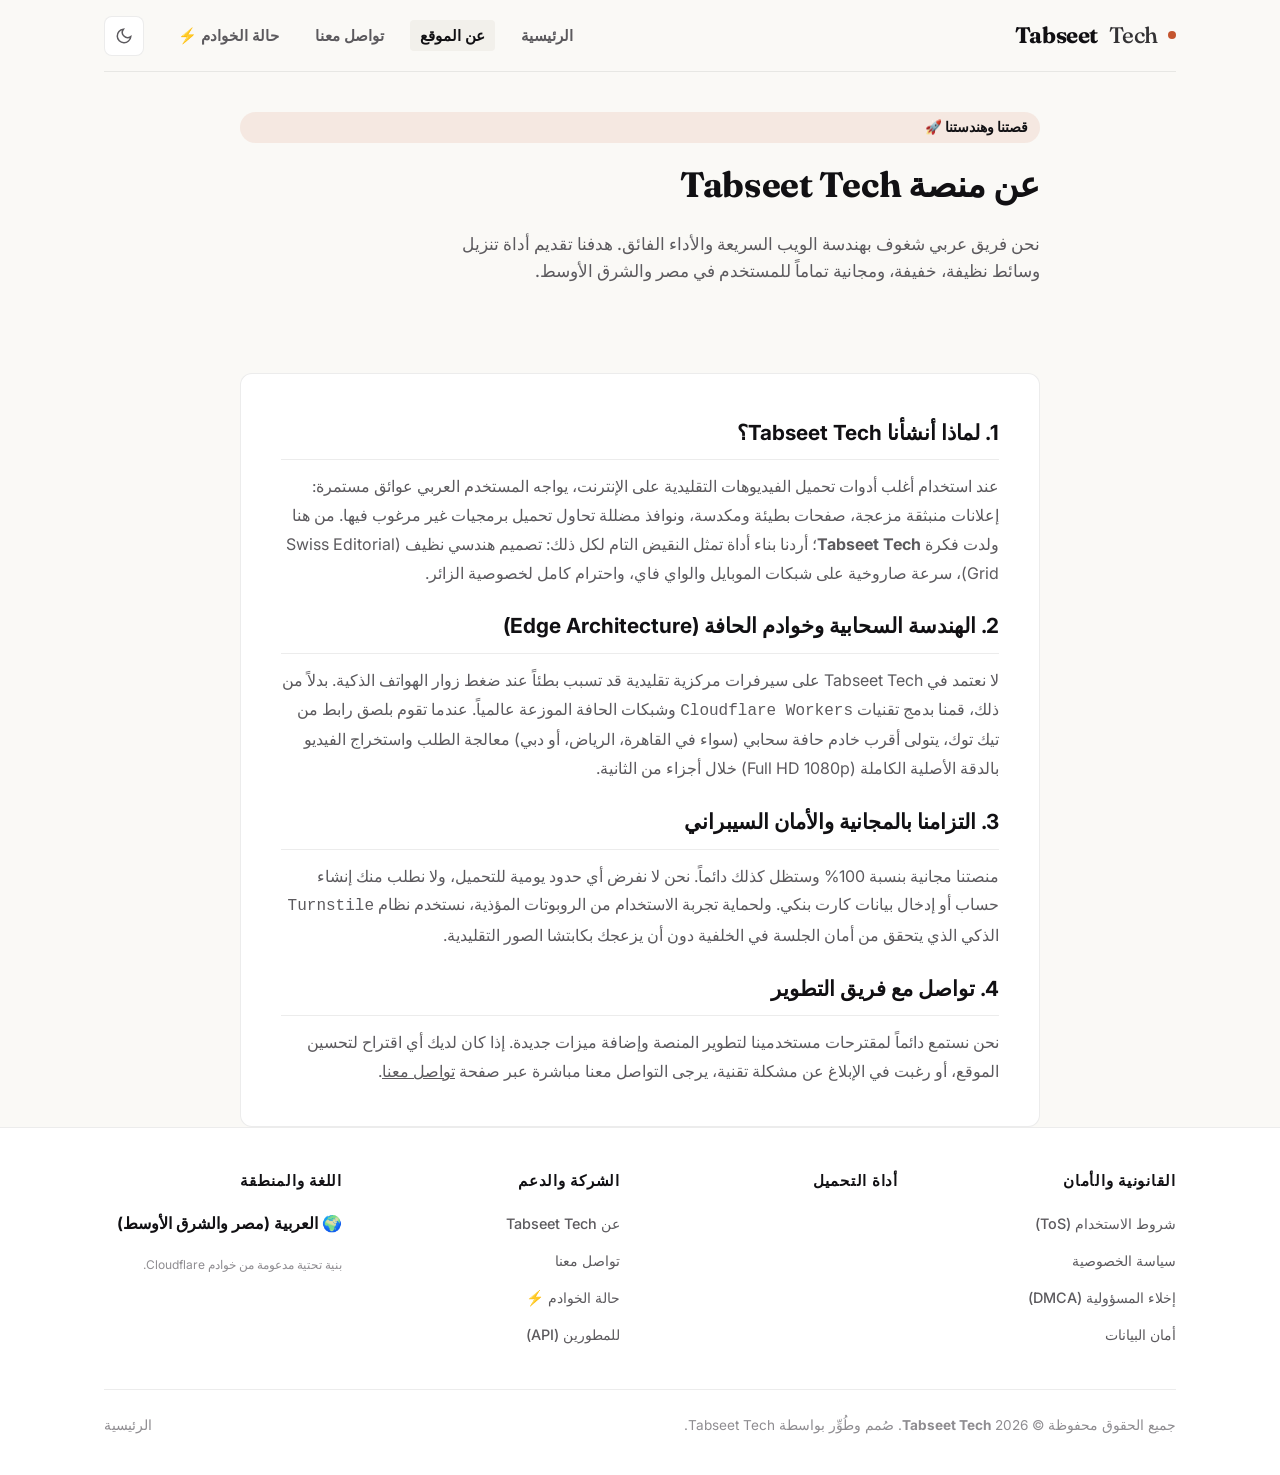
==== commit 0c6d5da1: "feat(seo): add 48px favicon, fix AI text, update structured data and sitemap" ====
--- a/about.html
+++ b/about.html
@@ -15,6 +15,7 @@
     <link rel="preconnect" href="https://fonts.gstatic.com" crossorigin>
 
         <link rel="icon" href="./favicon.ico" sizes="any">
+    <link rel="icon" href="./favicon-48.png" sizes="48x48" type="image/png">
     <link rel="icon" href="./icon-192.png" type="image/png">
     <link rel="apple-touch-icon" href="./apple-touch-icon.png">
     <link rel="manifest" href="./manifest.json"><link rel="stylesheet" href="style.css">
@@ -91,7 +92,7 @@
                     </ul>
                 </div>
                 <div class="footer-col">
-                    <h3>منتجات التحميل</h3>
+                    <h3>أداة التحميل</h3>
                     <ul class="footer-links">
                         
                                                                                             </ul>
@@ -109,12 +110,12 @@
                     <h3>اللغة والمنطقة</h3>
                     <ul class="footer-links">
                         <li><span style="color: var(--text-primary); font-weight: 700;">🌍 العربية (مصر والشرق الأوسط)</span></li>
-                        <li style="margin-top: 8px; font-size: 0.75rem; color: var(--text-muted);">بنية تحتية مدعومة من خوادم الحافة السريعة.</li>
+                        <li style="margin-top: 8px; font-size: 0.75rem; color: var(--text-muted);">بنية تحتية مدعومة من خوادم Cloudflare.</li>
                     </ul>
                 </div>
             </div>
             <div class="footer-bottom">
-                <div>جميع الحقوق محفوظة &copy; 2026 <strong>Tabseet Tech</strong>. صُمم بهندسة عالية وخفيفة.</div>
+                <div>جميع الحقوق محفوظة &copy; 2026 <strong>Tabseet Tech</strong>. صُمم وطُوِّر بواسطة Tabseet Tech.</div>
                 <div style="display: flex; gap: 16px;"><a href="/">الرئيسية</a></div>
             </div>
         </div>
--- a/style.css
+++ b/style.css
@@ -95,6 +95,9 @@
     -webkit-font-smoothing: antialiased;
     -moz-osx-font-smoothing: grayscale;
     transition: background-color var(--transition-smooth), color var(--transition-smooth);
+    overflow-x: hidden;
+    overflow-wrap: break-word;
+    word-wrap: break-word;
 }
 
 a {
@@ -473,7 +476,9 @@
 
 @media (max-width: 820px) {
     .bento-results-grid {
-        grid-template-columns: 1fr;
+        display: flex;
+        flex-direction: column;
+        gap: var(--space-md);
     }
 }
 
@@ -494,7 +499,11 @@
 }
 
 @media (max-width: 480px) {
-    .bento-block-meta { flex-direction: column; }
+    .bento-block-meta { 
+        flex-direction: column; 
+        text-align: center;
+        align-items: center;
+    }
 }
 
 .thumb-wrapper {
@@ -511,7 +520,7 @@
 }
 
 @media (max-width: 480px) {
-    .thumb-wrapper { width: 100%; height: 180px; }
+    .thumb-wrapper { width: 100%; height: 140px; }
 }
 
 .thumb-placeholder {
@@ -553,6 +562,8 @@
     -webkit-line-clamp: 2;
     -webkit-box-orient: vertical;
     overflow: hidden;
+    word-break: break-word;
+    overflow-wrap: anywhere;
 }
 
 .video-source-tag {
@@ -566,6 +577,12 @@
     padding: 4px 12px;
     border-radius: 99px;
     align-self: flex-start;
+}
+
+@media (max-width: 480px) {
+    .video-source-tag {
+        align-self: center;
+    }
 }
 
 /* Bento Block 2: Quality Segmented Control (Span 5) */
@@ -770,6 +787,8 @@
     color: var(--accent);
     line-height: 1;
     min-width: 32px;
+    flex-shrink: 0;
+    white-space: nowrap;
     direction: ltr;
 }
 
